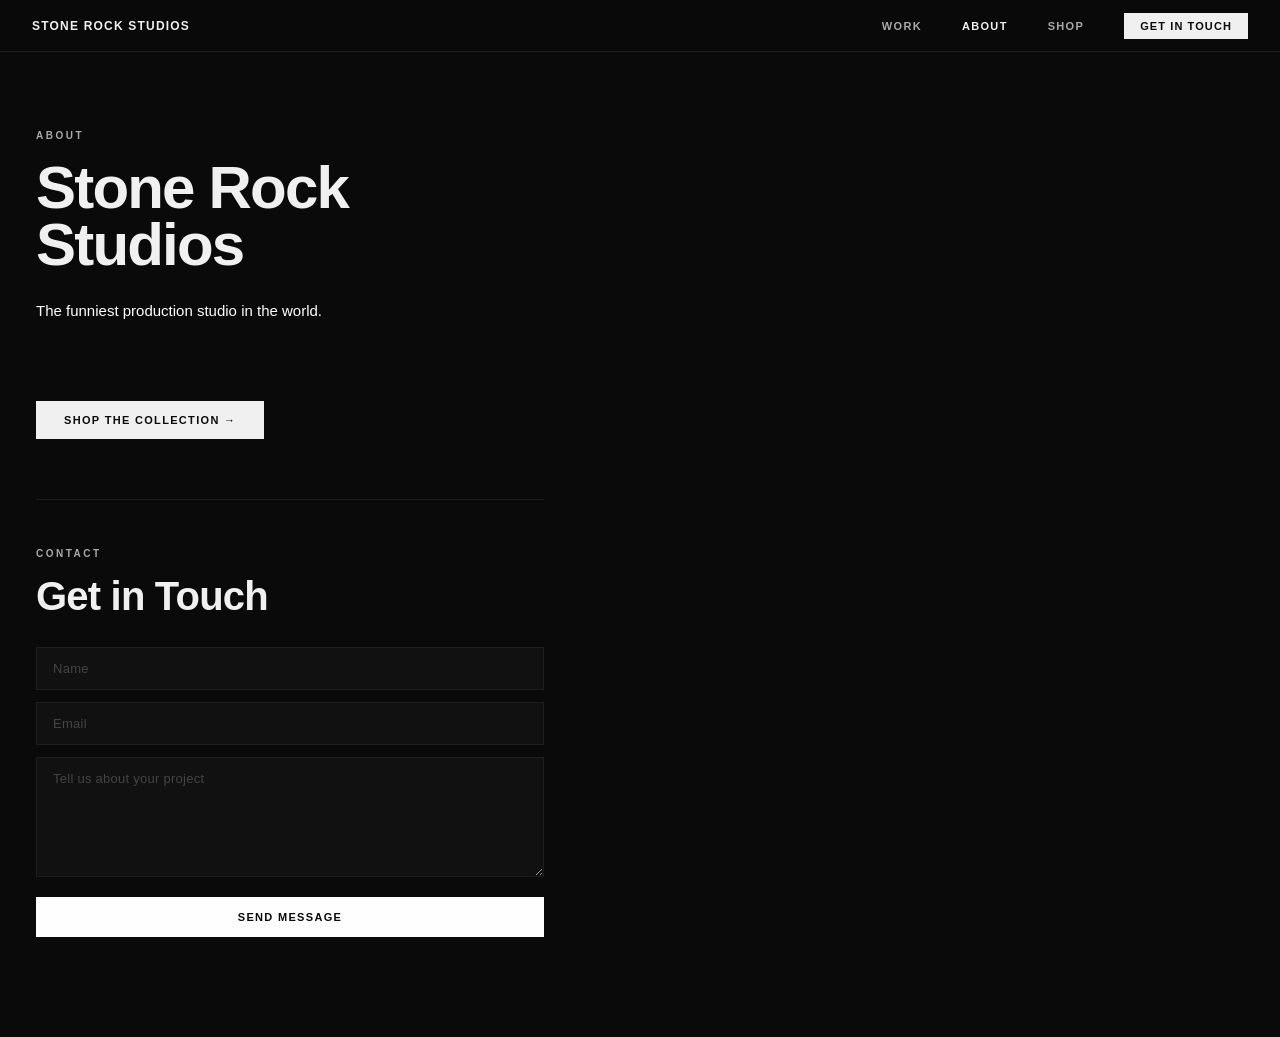
==== about.html @ 83bd4851 "Add comprehensive GA4 + Meta Pixel event tracking across all pages shop.html: - view_item + ViewCont" ====
<!DOCTYPE html>
<html lang="en">
<head>
<!-- Google tag (gtag.js) -->
<script async src="https://www.googletagmanager.com/gtag/js?id=G-F0F5ZDTLY3"></script>
<script>
  window.dataLayer = window.dataLayer || [];
  function gtag(){dataLayer.push(arguments);}
  gtag('js', new Date());

  gtag('config', 'G-F0F5ZDTLY3');
</script>
<meta charset="UTF-8">
<meta name="viewport" content="width=device-width, initial-scale=1.0">
<title>About — Stone Rock Studios</title>
<link rel="icon" type="image/png" href="favicon.png">
<link rel="preconnect" href="https://fonts.googleapis.com">
<link rel="preconnect" href="https://fonts.gstatic.com" crossorigin>
<link href="https://fonts.googleapis.com/css2?family=Inter:wght@300;400;500;600;700&display=swap" rel="stylesheet">
<!-- Meta Pixel Code -->
<script>
!function(f,b,e,v,n,t,s)
{if(f.fbq)return;n=f.fbq=function(){n.callMethod?
n.callMethod.apply(n,arguments):n.queue.push(arguments)};
if(!f._fbq)f._fbq=n;n.push=n;n.loaded=!0;n.version='2.0';
n.queue=[];t=b.createElement(e);t.async=!0;
t.src=v;s=b.getElementsByTagName(e)[0];
s.parentNode.insertBefore(t,s)}(window, document,'script',
'https://connect.facebook.net/en_US/fbevents.js');
fbq('init', '1706510330484603');
fbq('track', 'PageView');
</script>
<noscript><img height="1" width="1" style="display:none"
src="https://www.facebook.com/tr?id=1706510330484603&ev=PageView&noscript=1"
/></noscript>
<!-- End Meta Pixel Code -->
<meta name="description" content="About Stone Rock Studios — creative video production by Jes and Jackson. Los Angeles. Available worldwide.">
<meta property="og:type" content="website">
<meta property="og:url" content="https://stonerockstudios.xyz/about.html">
<meta property="og:title" content="About — Stone Rock Studios">
<meta property="og:description" content="Creative video production by Jes and Jackson. Los Angeles. Available worldwide.">
<meta property="og:image" content="https://stonerockstudios.xyz/og-image.png">
<meta name="twitter:card" content="summary_large_image">
<meta name="twitter:title" content="About — Stone Rock Studios">
<meta name="twitter:description" content="Creative video production by Jes and Jackson. Los Angeles. Available worldwide.">
<meta name="twitter:image" content="https://stonerockstudios.xyz/og-image.png">
<style>
  *, *::before, *::after { margin: 0; padding: 0; box-sizing: border-box; }
  :root {
    --black: #0a0a0a;
    --surface: #111111;
    --border: #1e1e1e;
    --text: #f0f0f0;
    --muted: #aaa;
  }
  html { background: var(--black); color: var(--text); font-family: "Helvetica Neue", Helvetica, 'Inter', Arial, sans-serif; -webkit-font-smoothing: antialiased; }
  nav {
    position: fixed; top: 0; left: 0; right: 0; z-index: 100;
    display: flex; align-items: center; justify-content: space-between;
    padding: 0 32px; height: 52px;
    background: rgba(10,10,10,0.96);
    backdrop-filter: blur(12px);
    border-bottom: 1px solid var(--border);
  }
  .nav-logo { font-weight: 700; font-size: 12px; letter-spacing: 0.1em; text-transform: uppercase; color: var(--text); text-decoration: none; }
  .nav-links { display: flex; gap: 40px; align-items: center; }
  .nav-link { font-size: 11px; font-weight: 600; letter-spacing: 0.12em; text-transform: uppercase; color: var(--muted); text-decoration: none; transition: color 0.2s; }
  .nav-link:hover, .nav-link.active { color: var(--text); }
  .nav-cta { font-size: 11px; font-weight: 600; letter-spacing: 0.1em; text-transform: uppercase; color: var(--black); background: var(--text); padding: 7px 16px; text-decoration: none; transition: opacity 0.2s; }
  .nav-cta:hover { opacity: 0.8; }

  .about-section { padding: 130px 36px 60px; max-width: 580px; }
  .hero-label { font-size: 10px; font-weight: 600; letter-spacing: 0.25em; text-transform: uppercase; color: var(--muted); margin-bottom: 18px; }
  .about-section h2 { font-weight: 700; font-size: 60px; letter-spacing: -0.03em; margin-bottom: 24px; line-height: 0.95; }
  .about-section p { font-size: 15px; font-weight: 300; line-height: 1.85; color: #fefefe; margin-bottom: 16px; }

  .shop-cta-wrap { padding: 0 36px 60px; }
  .shop-cta { display: inline-block; font-size: 11px; font-weight: 700; letter-spacing: 0.12em; text-transform: uppercase; color: var(--black); background: var(--text); padding: 13px 28px; text-decoration: none; transition: opacity 0.2s; }
  .shop-cta:hover { opacity: 0.8; }

  .contact-wrap { padding: 0 36px 100px; max-width: 580px; }
  .contact-label { font-size: 10px; font-weight: 600; letter-spacing: 0.25em; text-transform: uppercase; color: var(--muted); margin-bottom: 18px; border-top: 1px solid var(--border); padding-top: 48px; }
  .contact-wrap h3 { font-weight: 700; font-size: 40px; letter-spacing: -0.02em; margin-bottom: 32px; line-height: 0.95; }
  .c-form { display: flex; flex-direction: column; gap: 12px; }
  .c-input, .c-textarea { background: var(--surface); border: 1px solid var(--border); color: #fefefe; font-family: inherit; font-size: 13px; letter-spacing: 0.02em; padding: 13px 16px; width: 100%; outline: none; transition: border-color 0.2s; border-radius: 0; }
  .c-input::placeholder, .c-textarea::placeholder { color: #444; }
  .c-input:focus, .c-textarea:focus { border-color: #444; }
  .c-textarea { resize: vertical; min-height: 120px; }
  .c-submit { background: #fefefe; color: var(--black); border: none; padding: 14px 32px; font-size: 11px; font-weight: 700; letter-spacing: 0.12em; text-transform: uppercase; cursor: pointer; font-family: inherit; transition: opacity 0.2s; margin-top: 8px; }
  .c-submit:hover { opacity: 0.8; }
  .c-submit:disabled { opacity: 0.5; cursor: not-allowed; }
  .c-success { display: none; font-size: 13px; color: #fefefe; padding-top: 24px; letter-spacing: 0.04em; }
  .c-success.show { display: block; }

  @media (max-width: 768px) {
    nav { padding: 0 20px; }
    .about-section { padding: 90px 20px 40px; }
    .about-section h2 { font-size: 42px; }
    .shop-cta-wrap { padding: 0 20px 48px; }
    .contact-wrap { padding: 0 20px 80px; }
    .contact-wrap h3 { font-size: 32px; }
    .c-input, .c-textarea { font-size: 16px; } /* prevent iOS zoom */
  }
</style>
</head>
<body>
<nav>
  <a class="nav-logo" href="index.html">Stone Rock Studios</a>
  <div class="nav-links">
    <a class="nav-link" href="index.html">Work</a>
    <a class="nav-link active" href="about.html">About</a>
    <a class="nav-link" href="shop.html">Shop</a>
    <a class="nav-cta" href="mailto:stonerockstudiosllc@gmail.com">Get in Touch</a>
  </div>
</nav>

<div class="about-section">
  <div class="hero-label">About</div>
  <h2>Stone Rock<br>Studios</h2>
  <p>The funniest production studio in the world.</p>
</div>

<div class="shop-cta-wrap">
  <a class="shop-cta" href="shop.html">Shop the Collection →</a>
</div>

<div class="contact-wrap">
  <div class="contact-label">Contact</div>
  <h3>Get in Touch</h3>
  <form class="c-form" id="contactForm" action="https://formspree.io/f/mwvdoqdb" method="POST">
    <input class="c-input" type="text" name="name" placeholder="Name" required>
    <input class="c-input" type="email" name="email" placeholder="Email" required>
    <textarea class="c-textarea" name="message" placeholder="Tell us about your project" required></textarea>
    <button class="c-submit" type="submit">Send Message</button>
  </form>
  <div class="c-success" id="contactSuccess">Thanks — we'll be in touch soon.</div>
</div>

<script>
document.querySelector('.shop-cta').addEventListener('click', () => {
  gtag('event', 'select_promotion', { promotion_name: 'about_shop_cta', promotion_id: 'about_to_shop' });
});

const form = document.getElementById('contactForm');
const success = document.getElementById('contactSuccess');
form.addEventListener('submit', async e => {
  e.preventDefault();
  const btn = form.querySelector('.c-submit');
  btn.textContent = 'Sending…'; btn.disabled = true;
  try {
    const res = await fetch(form.action, { method: 'POST', body: new FormData(form), headers: { Accept: 'application/json' } });
    if (res.ok) {
      form.style.display = 'none';
      success.classList.add('show');
      gtag('event', 'generate_lead', { form_location: 'about' });
      fbq('track', 'Lead');
    } else { btn.textContent = 'Error — try again'; btn.disabled = false; }
  } catch { btn.textContent = 'Error — try again'; btn.disabled = false; }
});
</script>
</body>
</html>
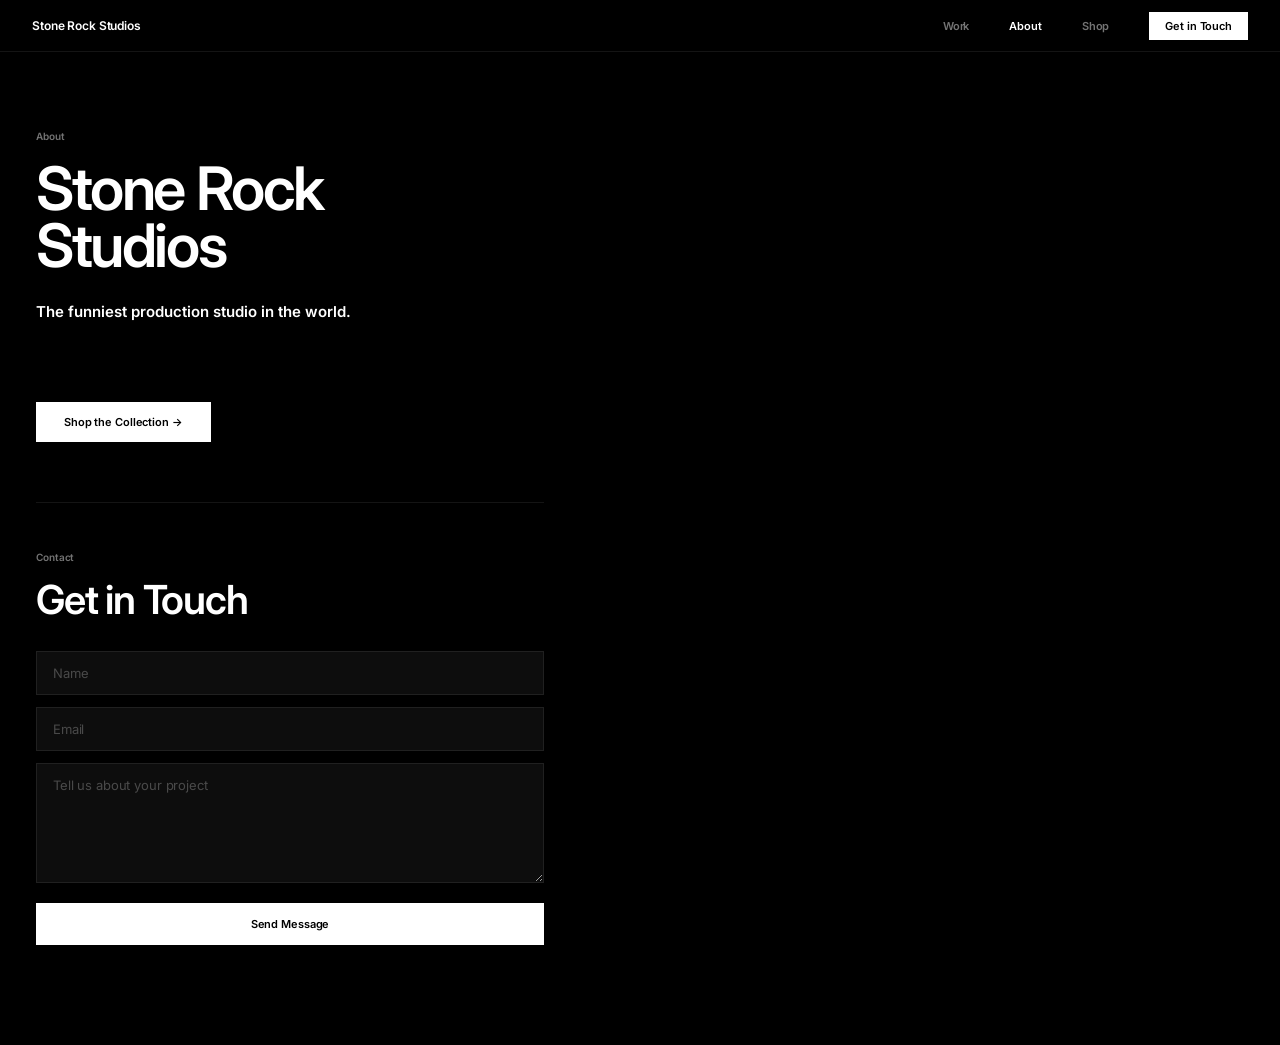
==== commit ff1ac03d: "Apply brand guidelines across all pages - Typography: Inter SemiBold (600) everywhere, tight kerning" ====
--- a/about.html
+++ b/about.html
@@ -16,7 +16,7 @@
 <link rel="icon" type="image/png" href="favicon.png">
 <link rel="preconnect" href="https://fonts.googleapis.com">
 <link rel="preconnect" href="https://fonts.gstatic.com" crossorigin>
-<link href="https://fonts.googleapis.com/css2?family=Inter:wght@300;400;500;600;700&display=swap" rel="stylesheet">
+<link href="https://fonts.googleapis.com/css2?family=Inter:wght@600&display=swap" rel="stylesheet">
 <!-- Meta Pixel Code -->
 <script>
 !function(f,b,e,v,n,t,s)
@@ -47,49 +47,49 @@
 <style>
   *, *::before, *::after { margin: 0; padding: 0; box-sizing: border-box; }
   :root {
-    --black: #0a0a0a;
-    --surface: #111111;
-    --border: #1e1e1e;
-    --text: #f0f0f0;
-    --muted: #aaa;
+    --black: #000000;
+    --surface: #0d0d0d;
+    --border: rgba(255,255,255,0.08);
+    --text: #ffffff;
+    --muted: rgba(255,255,255,0.45);
   }
-  html { background: var(--black); color: var(--text); font-family: "Helvetica Neue", Helvetica, 'Inter', Arial, sans-serif; -webkit-font-smoothing: antialiased; }
+  html { background: var(--black); color: var(--text); font-family: 'Inter', sans-serif; -webkit-font-smoothing: antialiased; }
   nav {
     position: fixed; top: 0; left: 0; right: 0; z-index: 100;
     display: flex; align-items: center; justify-content: space-between;
     padding: 0 32px; height: 52px;
-    background: rgba(10,10,10,0.96);
+    background: rgba(0,0,0,0.96);
     backdrop-filter: blur(12px);
     border-bottom: 1px solid var(--border);
   }
-  .nav-logo { font-weight: 700; font-size: 12px; letter-spacing: 0.1em; text-transform: uppercase; color: var(--text); text-decoration: none; }
+  .nav-logo { font-weight: 600; font-size: 12px; letter-spacing: -0.01em; color: var(--text); text-decoration: none; }
   .nav-links { display: flex; gap: 40px; align-items: center; }
-  .nav-link { font-size: 11px; font-weight: 600; letter-spacing: 0.12em; text-transform: uppercase; color: var(--muted); text-decoration: none; transition: color 0.2s; }
+  .nav-link { font-size: 11px; font-weight: 600; letter-spacing: -0.01em; color: var(--muted); text-decoration: none; transition: color 0.2s; }
   .nav-link:hover, .nav-link.active { color: var(--text); }
-  .nav-cta { font-size: 11px; font-weight: 600; letter-spacing: 0.1em; text-transform: uppercase; color: var(--black); background: var(--text); padding: 7px 16px; text-decoration: none; transition: opacity 0.2s; }
+  .nav-cta { font-size: 11px; font-weight: 600; letter-spacing: -0.01em; color: var(--black); background: var(--text); padding: 7px 16px; text-decoration: none; transition: opacity 0.2s; }
   .nav-cta:hover { opacity: 0.8; }
 
   .about-section { padding: 130px 36px 60px; max-width: 580px; }
-  .hero-label { font-size: 10px; font-weight: 600; letter-spacing: 0.25em; text-transform: uppercase; color: var(--muted); margin-bottom: 18px; }
-  .about-section h2 { font-weight: 700; font-size: 60px; letter-spacing: -0.03em; margin-bottom: 24px; line-height: 0.95; }
-  .about-section p { font-size: 15px; font-weight: 300; line-height: 1.85; color: #fefefe; margin-bottom: 16px; }
+  .hero-label { font-size: 10px; font-weight: 600; letter-spacing: -0.01em; color: var(--muted); margin-bottom: 18px; }
+  .about-section h2 { font-weight: 600; font-size: 60px; letter-spacing: -0.04em; margin-bottom: 24px; line-height: 0.95; }
+  .about-section p { font-size: 15px; font-weight: 600; line-height: 1.85; color: #ffffff; margin-bottom: 16px; }
 
   .shop-cta-wrap { padding: 0 36px 60px; }
-  .shop-cta { display: inline-block; font-size: 11px; font-weight: 700; letter-spacing: 0.12em; text-transform: uppercase; color: var(--black); background: var(--text); padding: 13px 28px; text-decoration: none; transition: opacity 0.2s; }
+  .shop-cta { display: inline-block; font-size: 11px; font-weight: 600; letter-spacing: -0.01em; color: var(--black); background: var(--text); padding: 13px 28px; text-decoration: none; transition: opacity 0.2s; }
   .shop-cta:hover { opacity: 0.8; }
 
   .contact-wrap { padding: 0 36px 100px; max-width: 580px; }
-  .contact-label { font-size: 10px; font-weight: 600; letter-spacing: 0.25em; text-transform: uppercase; color: var(--muted); margin-bottom: 18px; border-top: 1px solid var(--border); padding-top: 48px; }
-  .contact-wrap h3 { font-weight: 700; font-size: 40px; letter-spacing: -0.02em; margin-bottom: 32px; line-height: 0.95; }
+  .contact-label { font-size: 10px; font-weight: 600; letter-spacing: -0.01em; color: var(--muted); margin-bottom: 18px; border-top: 1px solid var(--border); padding-top: 48px; }
+  .contact-wrap h3 { font-weight: 600; font-size: 40px; letter-spacing: -0.03em; margin-bottom: 32px; line-height: 0.95; }
   .c-form { display: flex; flex-direction: column; gap: 12px; }
-  .c-input, .c-textarea { background: var(--surface); border: 1px solid var(--border); color: #fefefe; font-family: inherit; font-size: 13px; letter-spacing: 0.02em; padding: 13px 16px; width: 100%; outline: none; transition: border-color 0.2s; border-radius: 0; }
-  .c-input::placeholder, .c-textarea::placeholder { color: #444; }
-  .c-input:focus, .c-textarea:focus { border-color: #444; }
+  .c-input, .c-textarea { background: var(--surface); border: 1px solid var(--border); color: #ffffff; font-family: inherit; font-size: 13px; letter-spacing: -0.01em; padding: 13px 16px; width: 100%; outline: none; transition: border-color 0.2s; border-radius: 0; }
+  .c-input::placeholder, .c-textarea::placeholder { color: rgba(255,255,255,0.25); }
+  .c-input:focus, .c-textarea:focus { border-color: rgba(255,255,255,0.25); }
   .c-textarea { resize: vertical; min-height: 120px; }
-  .c-submit { background: #fefefe; color: var(--black); border: none; padding: 14px 32px; font-size: 11px; font-weight: 700; letter-spacing: 0.12em; text-transform: uppercase; cursor: pointer; font-family: inherit; transition: opacity 0.2s; margin-top: 8px; }
+  .c-submit { background: #ffffff; color: var(--black); border: none; padding: 14px 32px; font-size: 11px; font-weight: 600; letter-spacing: -0.01em; cursor: pointer; font-family: inherit; transition: opacity 0.2s; margin-top: 8px; }
   .c-submit:hover { opacity: 0.8; }
   .c-submit:disabled { opacity: 0.5; cursor: not-allowed; }
-  .c-success { display: none; font-size: 13px; color: #fefefe; padding-top: 24px; letter-spacing: 0.04em; }
+  .c-success { display: none; font-size: 13px; color: #ffffff; padding-top: 24px; letter-spacing: -0.01em; }
   .c-success.show { display: block; }
 
   @media (max-width: 768px) {
@@ -110,7 +110,7 @@
     <a class="nav-link" href="index.html">Work</a>
     <a class="nav-link active" href="about.html">About</a>
     <a class="nav-link" href="shop.html">Shop</a>
-    <a class="nav-cta" href="mailto:stonerockstudiosllc@gmail.com">Get in Touch</a>
+    <a class="nav-cta" href="#contact">Get in Touch</a>
   </div>
 </nav>
 
@@ -124,7 +124,7 @@
   <a class="shop-cta" href="shop.html">Shop the Collection →</a>
 </div>
 
-<div class="contact-wrap">
+<div class="contact-wrap" id="contact">
   <div class="contact-label">Contact</div>
   <h3>Get in Touch</h3>
   <form class="c-form" id="contactForm" action="https://formspree.io/f/mwvdoqdb" method="POST">
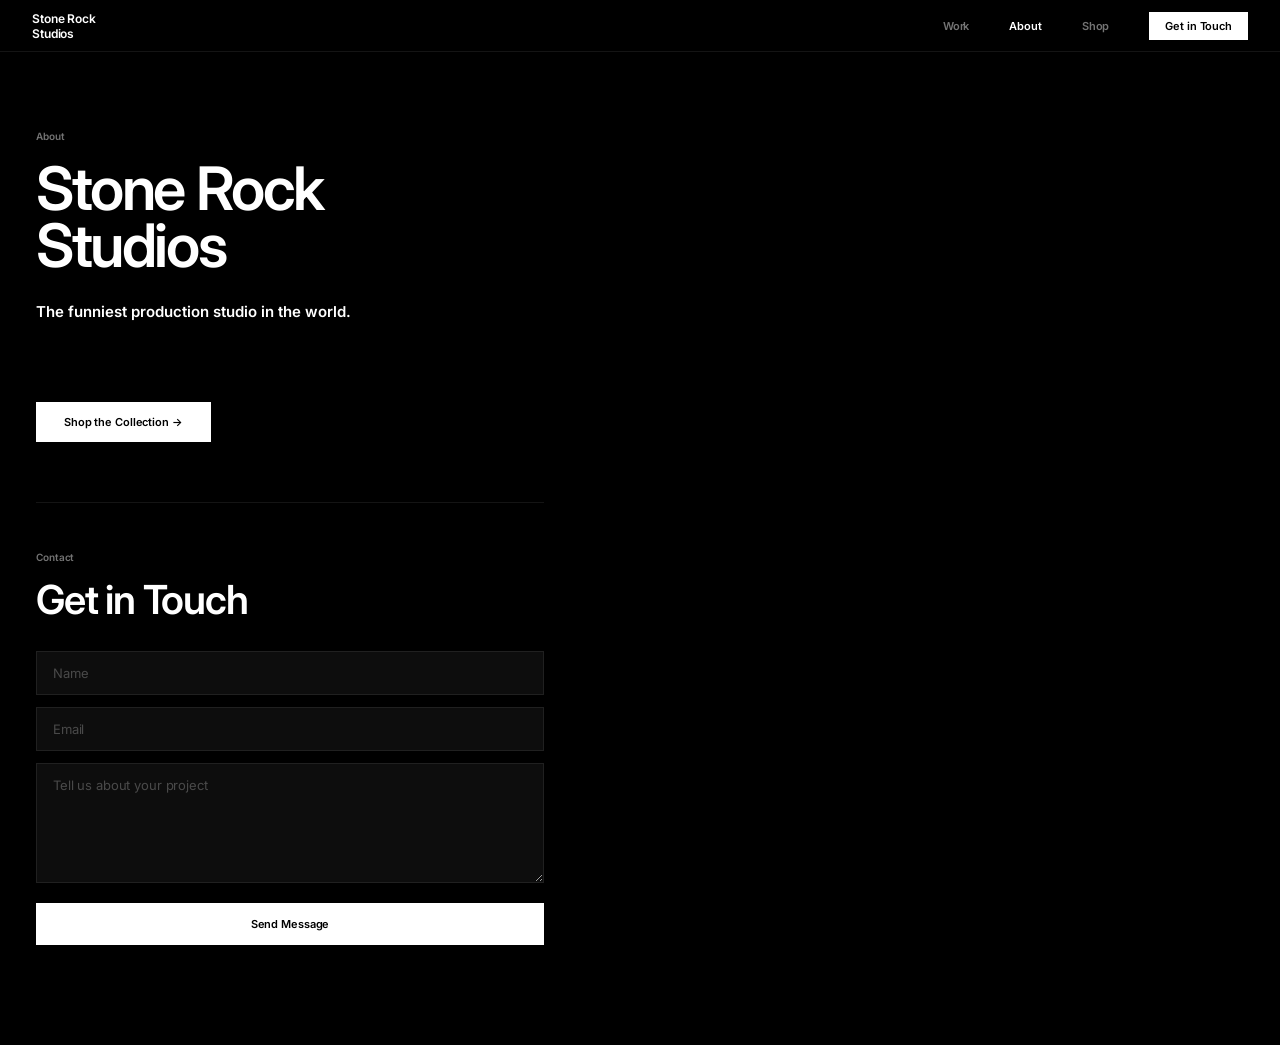
==== commit eeea279d: "Fix mobile nav wrapping; add favicon and OG image - Nav logo now renders as Stone Rock / Studios (2 " ====
--- a/about.html
+++ b/about.html
@@ -14,6 +14,7 @@
 <meta name="viewport" content="width=device-width, initial-scale=1.0">
 <title>About — Stone Rock Studios</title>
 <link rel="icon" type="image/png" href="favicon.png">
+<link rel="apple-touch-icon" href="favicon.png">
 <link rel="preconnect" href="https://fonts.googleapis.com">
 <link rel="preconnect" href="https://fonts.gstatic.com" crossorigin>
 <link href="https://fonts.googleapis.com/css2?family=Inter:wght@600&display=swap" rel="stylesheet">
@@ -62,7 +63,7 @@
     backdrop-filter: blur(12px);
     border-bottom: 1px solid var(--border);
   }
-  .nav-logo { font-weight: 600; font-size: 12px; letter-spacing: -0.01em; color: var(--text); text-decoration: none; }
+  .nav-logo { font-weight: 600; font-size: 12px; letter-spacing: -0.01em; line-height: 1.25; color: var(--text); text-decoration: none; }
   .nav-links { display: flex; gap: 40px; align-items: center; }
   .nav-link { font-size: 11px; font-weight: 600; letter-spacing: -0.01em; color: var(--muted); text-decoration: none; transition: color 0.2s; }
   .nav-link:hover, .nav-link.active { color: var(--text); }
@@ -94,6 +95,8 @@
 
   @media (max-width: 768px) {
     nav { padding: 0 20px; }
+    .nav-links { gap: 16px; }
+    .nav-cta { display: none; }
     .about-section { padding: 90px 20px 40px; }
     .about-section h2 { font-size: 42px; }
     .shop-cta-wrap { padding: 0 20px 48px; }
@@ -105,7 +108,7 @@
 </head>
 <body>
 <nav>
-  <a class="nav-logo" href="index.html">Stone Rock Studios</a>
+  <a class="nav-logo" href="index.html">Stone Rock<br>Studios</a>
   <div class="nav-links">
     <a class="nav-link" href="index.html">Work</a>
     <a class="nav-link active" href="about.html">About</a>
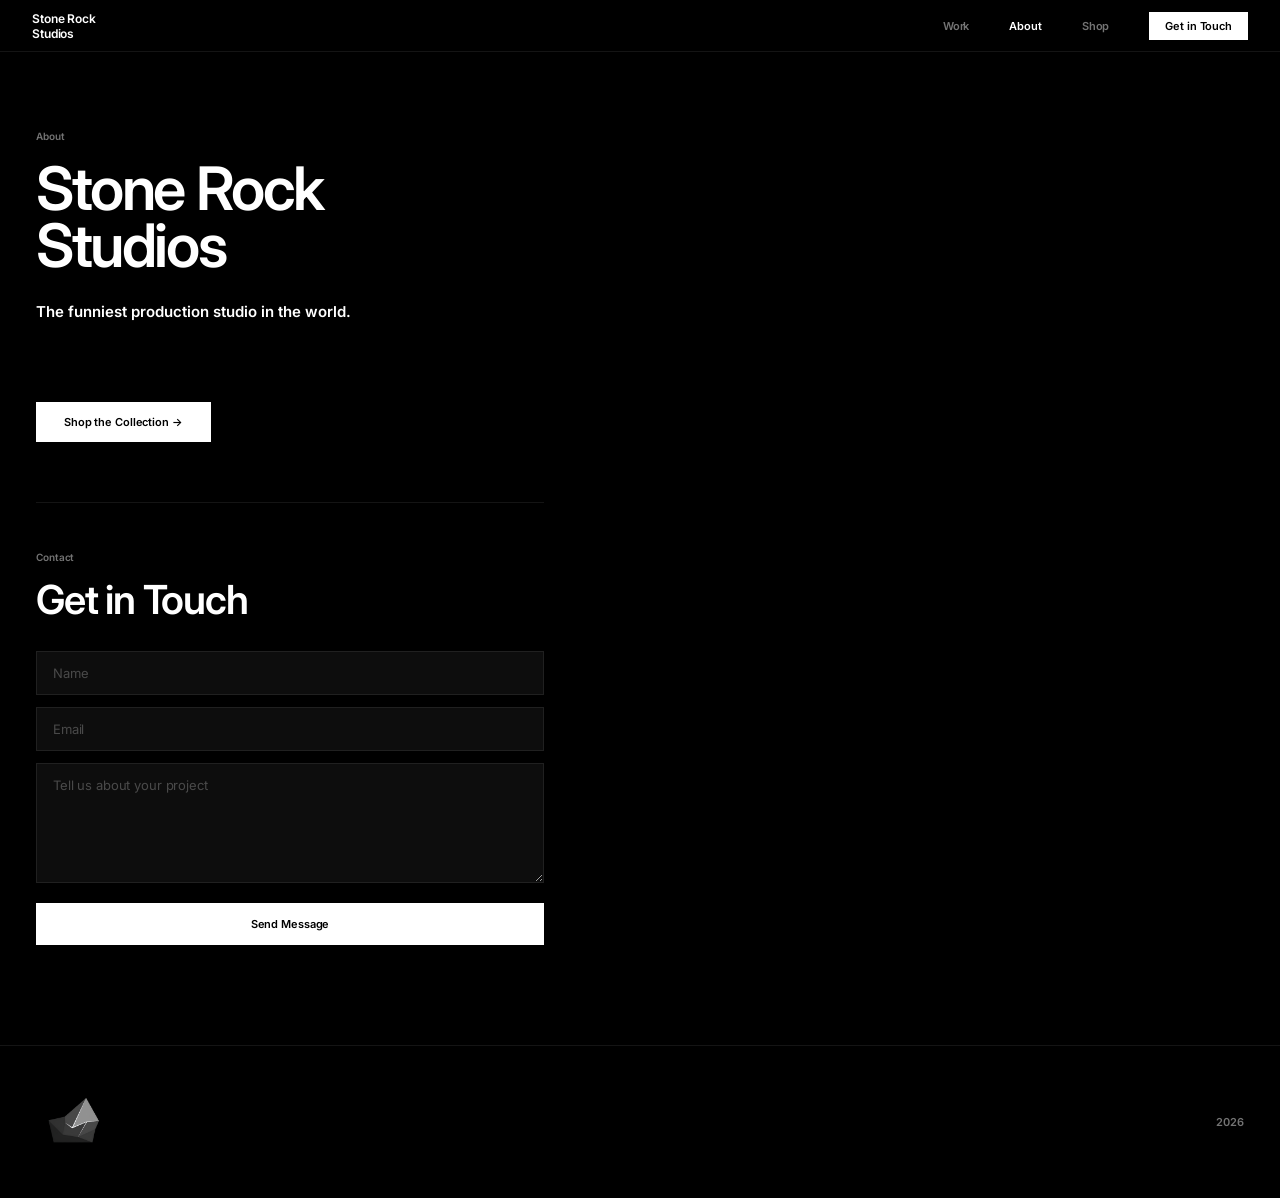
==== commit bb8a3bc2: "Add footer + YouTube view count stats strip - Footer (logo bottom-left, 2026 bottom-right) added to " ====
--- a/about.html
+++ b/about.html
@@ -28,11 +28,11 @@
 t.src=v;s=b.getElementsByTagName(e)[0];
 s.parentNode.insertBefore(t,s)}(window, document,'script',
 'https://connect.facebook.net/en_US/fbevents.js');
-fbq('init', '1706510330484603');
+fbq('init', '1275243804483057');
 fbq('track', 'PageView');
 </script>
 <noscript><img height="1" width="1" style="display:none"
-src="https://www.facebook.com/tr?id=1706510330484603&ev=PageView&noscript=1"
+src="https://www.facebook.com/tr?id=1275243804483057&ev=PageView&noscript=1"
 /></noscript>
 <!-- End Meta Pixel Code -->
 <meta name="description" content="About Stone Rock Studios — creative video production by Jes and Jackson. Los Angeles. Available worldwide.">
@@ -104,6 +104,10 @@
     .contact-wrap h3 { font-size: 32px; }
     .c-input, .c-textarea { font-size: 16px; } /* prevent iOS zoom */
   }
+  footer { padding: 40px 36px; display: flex; align-items: center; justify-content: space-between; border-top: 1px solid var(--border); }
+  .footer-logo { width: 72px; height: auto; display: block; }
+  .footer-year { font-size: 11px; font-weight: 600; letter-spacing: -0.01em; color: var(--muted); }
+  @media (max-width: 768px) { footer { padding: 28px 20px; } .footer-logo { width: 56px; } }
 </style>
 </head>
 <body>
@@ -161,5 +165,9 @@
   } catch { btn.textContent = 'Error — try again'; btn.disabled = false; }
 });
 </script>
+<footer>
+  <img src="logo.png" alt="Stone Rock Studios" class="footer-logo">
+  <span class="footer-year">2026</span>
+</footer>
 </body>
 </html>
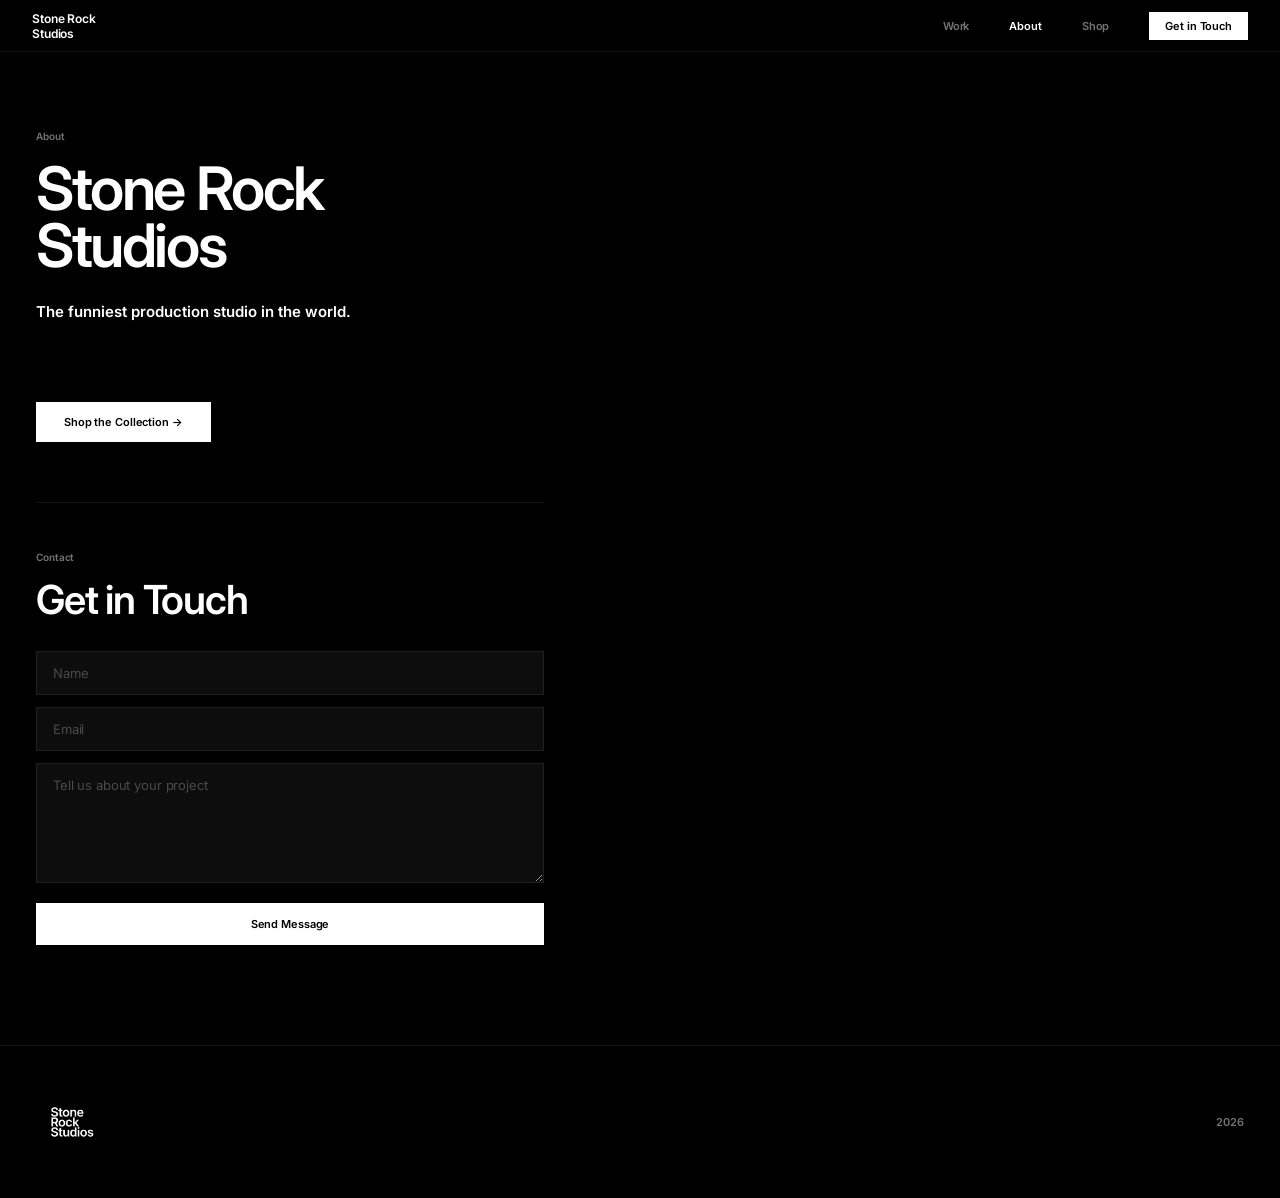
==== commit 765a9dad: "Fix footer logo to correct Stone Rock Studios brand mark Co-Authored-By: Claude Sonnet 4.6 <noreply@" ====
--- a/about.html
+++ b/about.html
@@ -166,7 +166,7 @@
 });
 </script>
 <footer>
-  <img src="logo.png" alt="Stone Rock Studios" class="footer-logo">
+  <img src="footer-logo.png" alt="Stone Rock Studios" class="footer-logo">
   <span class="footer-year">2026</span>
 </footer>
 </body>
